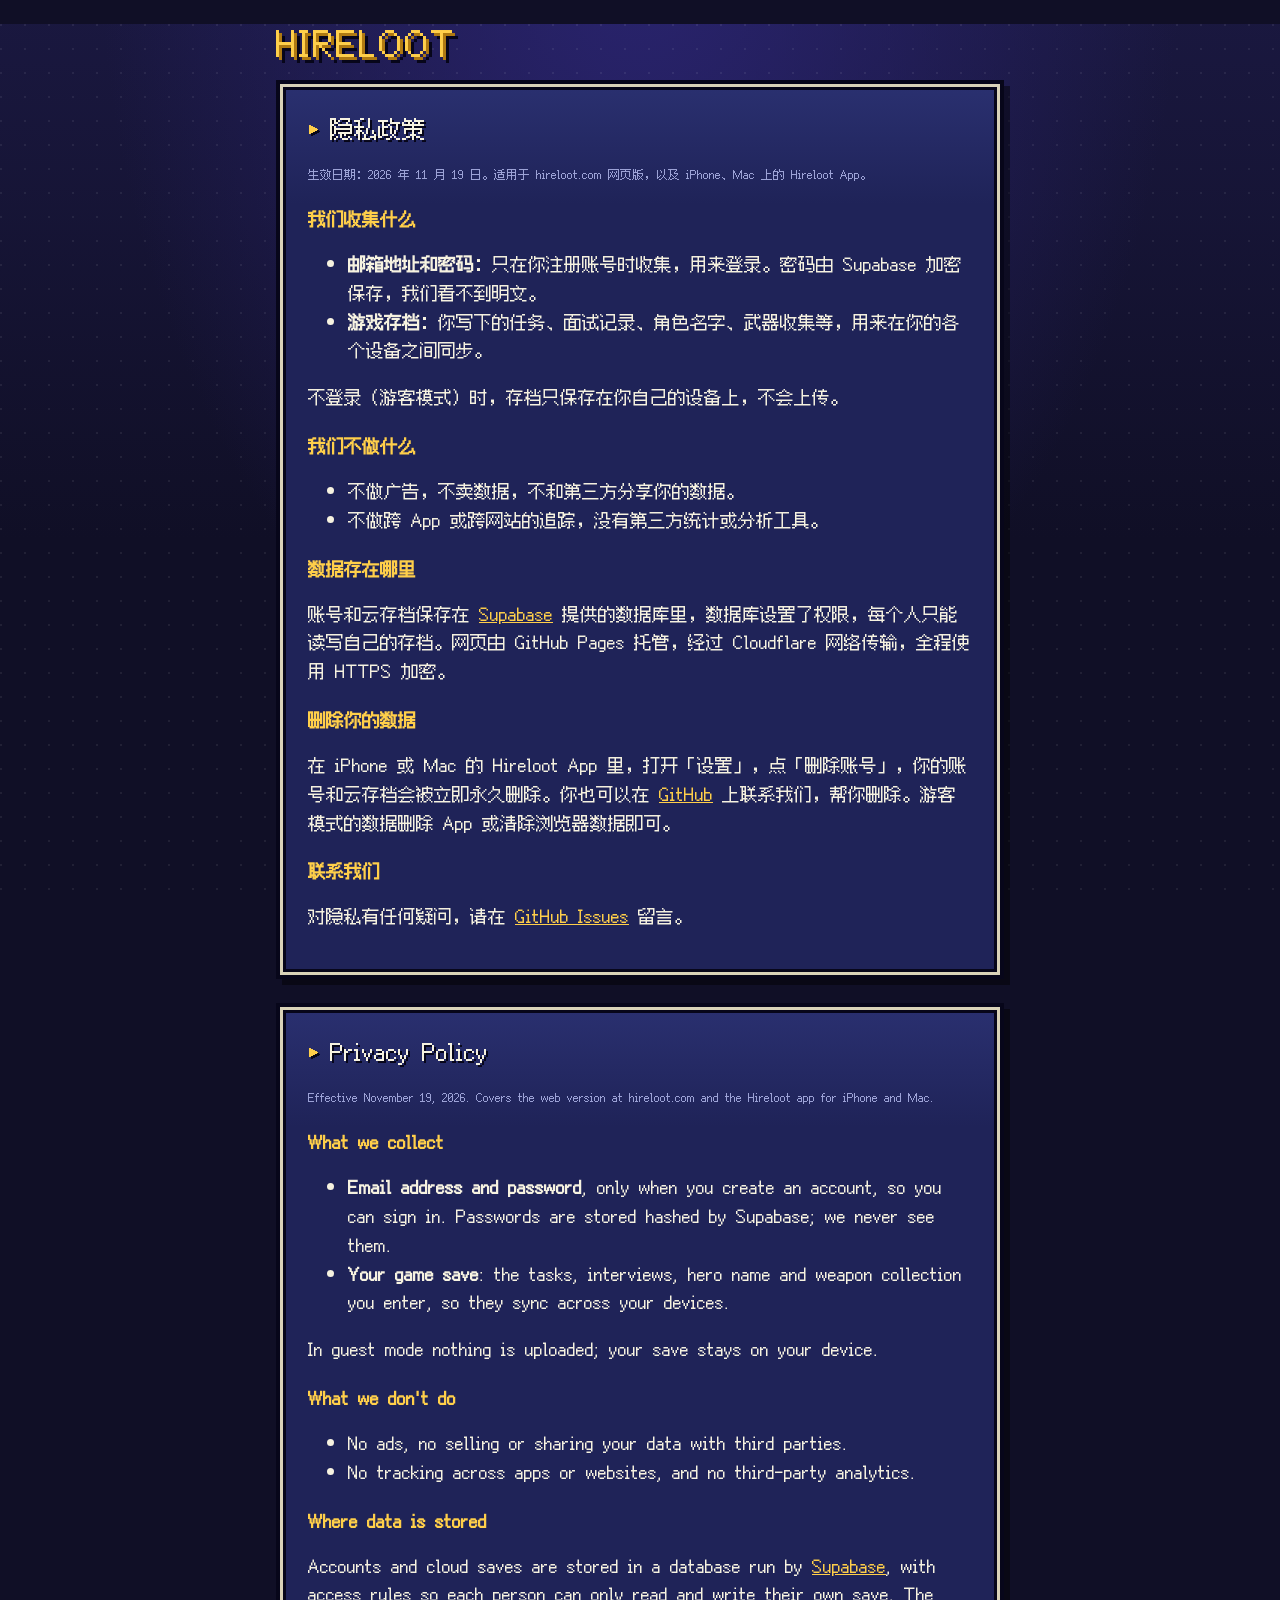
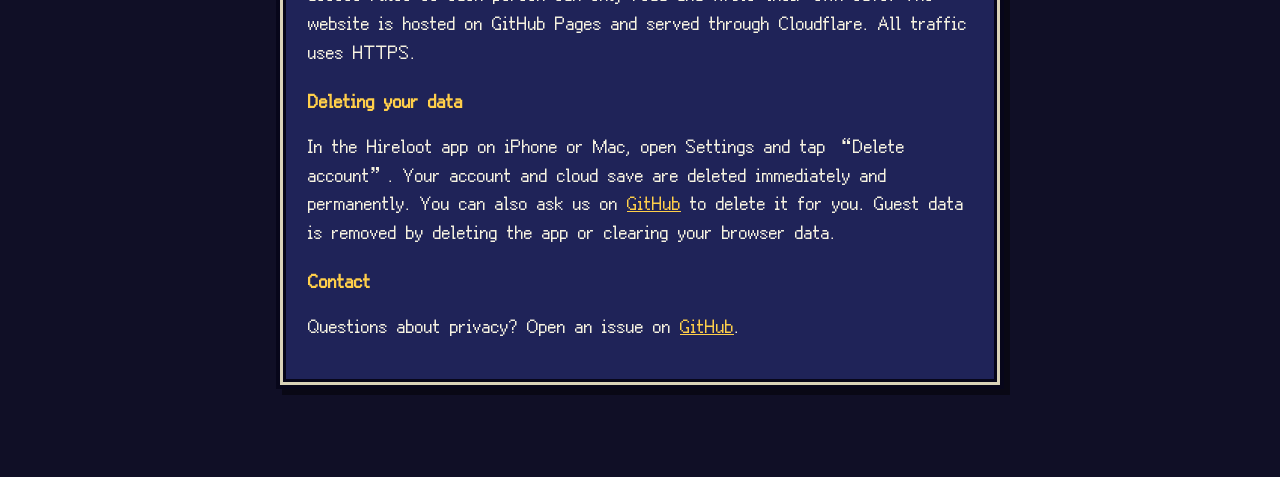
==== privacy.html @ e4a5272c "App Store prep: delete account, privacy manifest and policy, drop save import/export [screenshots] -" ====
<!doctype html>
<html lang="zh-CN">
<head>
  <meta charset="utf-8">
  <meta name="viewport" content="width=device-width, initial-scale=1">
  <title>Hireloot · 隐私政策 / Privacy Policy</title>
  <link rel="icon" href="favicon.svg?v=20261119a" type="image/svg+xml">
  <link rel="stylesheet" href="style.css?v=20261118f">
  <style>
    .policy { max-width: 760px; margin: 24px auto; padding: 0 16px 40px; }
    .policy .px { padding: 26px 28px; margin-bottom: 24px; }
    .policy h1 { font-size: 36px; color: var(--gold); text-shadow: 3px 3px 0 var(--gold-dk), 6px 6px 0 var(--edge); margin: 8px 0 20px; }
    .policy h2 { font-size: var(--l); margin: 0 0 12px; }
    .policy h3 { font-size: var(--m); color: var(--gold); margin: 20px 0 6px; }
    .policy p, .policy li { font-size: var(--m); line-height: 1.6; }
    .policy small { color: var(--muted); font-size: var(--s); }
    .policy a { color: var(--gold); }
  </style>
</head>
<body>
  <main class="policy">
    <h1><a href="./" style="color: inherit; text-decoration: none">HIRELOOT</a></h1>

    <section class="px" lang="zh-CN">
      <h2>隐私政策</h2>
      <small>生效日期：2026 年 11 月 19 日。适用于 hireloot.com 网页版，以及 iPhone、Mac 上的 Hireloot App。</small>

      <h3>我们收集什么</h3>
      <ul>
        <li><b>邮箱地址和密码</b>：只在你注册账号时收集，用来登录。密码由 Supabase 加密保存，我们看不到明文。</li>
        <li><b>游戏存档</b>：你写下的任务、面试记录、角色名字、武器收集等，用来在你的各个设备之间同步。</li>
      </ul>
      <p>不登录（游客模式）时，存档只保存在你自己的设备上，不会上传。</p>

      <h3>我们不做什么</h3>
      <ul>
        <li>不做广告，不卖数据，不和第三方分享你的数据。</li>
        <li>不做跨 App 或跨网站的追踪，没有第三方统计或分析工具。</li>
      </ul>

      <h3>数据存在哪里</h3>
      <p>账号和云存档保存在 <a href="https://supabase.com/privacy">Supabase</a> 提供的数据库里，数据库设置了权限，每个人只能读写自己的存档。网页由 GitHub Pages 托管，经过 Cloudflare 网络传输，全程使用 HTTPS 加密。</p>

      <h3>删除你的数据</h3>
      <p>在 iPhone 或 Mac 的 Hireloot App 里，打开「设置」，点「删除账号」，你的账号和云存档会被立即永久删除。你也可以在 <a href="https://github.com/xyydcoldcold/hireloot/issues">GitHub</a> 上联系我们，帮你删除。游客模式的数据删除 App 或清除浏览器数据即可。</p>

      <h3>联系我们</h3>
      <p>对隐私有任何疑问，请在 <a href="https://github.com/xyydcoldcold/hireloot/issues">GitHub Issues</a> 留言。</p>
    </section>

    <section class="px" lang="en">
      <h2>Privacy Policy</h2>
      <small>Effective November 19, 2026. Covers the web version at hireloot.com and the Hireloot app for iPhone and Mac.</small>

      <h3>What we collect</h3>
      <ul>
        <li><b>Email address and password</b>, only when you create an account, so you can sign in. Passwords are stored hashed by Supabase; we never see them.</li>
        <li><b>Your game save</b>: the tasks, interviews, hero name and weapon collection you enter, so they sync across your devices.</li>
      </ul>
      <p>In guest mode nothing is uploaded; your save stays on your device.</p>

      <h3>What we don't do</h3>
      <ul>
        <li>No ads, no selling or sharing your data with third parties.</li>
        <li>No tracking across apps or websites, and no third-party analytics.</li>
      </ul>

      <h3>Where data is stored</h3>
      <p>Accounts and cloud saves are stored in a database run by <a href="https://supabase.com/privacy">Supabase</a>, with access rules so each person can only read and write their own save. The website is hosted on GitHub Pages and served through Cloudflare. All traffic uses HTTPS.</p>

      <h3>Deleting your data</h3>
      <p>In the Hireloot app on iPhone or Mac, open Settings and tap “Delete account”. Your account and cloud save are deleted immediately and permanently. You can also ask us on <a href="https://github.com/xyydcoldcold/hireloot/issues">GitHub</a> to delete it for you. Guest data is removed by deleting the app or clearing your browser data.</p>

      <h3>Contact</h3>
      <p>Questions about privacy? Open an issue on <a href="https://github.com/xyydcoldcold/hireloot/issues">GitHub</a>.</p>
    </section>
  </main>
</body>
</html>
---- style.css ----
/* Hireloot 像素风样式
 * 字体：Fusion Pixel 12px（SIL OFL 开源授权，已打包在 fonts/ 里，离线可用）
 * 像素字体在 12 / 18 / 24 / 36px 下最清晰（Retina 屏上是整数倍）
 */
@font-face {
  font-family: "Fusion Pixel";
  src: url("fonts/fusion-pixel-12px-sc.woff2") format("woff2");
  font-display: swap;
}

:root {
  --bg: #100f26;
  --bg2: #1a1840;
  --win: #1f2358;
  --win-hi: #2a3070;
  --row: #272c68;
  --row-hi: #31377d;
  --deep: #12153a;
  --frame: #d9d2b8;
  --edge: #07061a;
  --ink: #f6f2e0;
  --muted: #9ea4d8;
  --gold: #ffcf4a;
  --gold-dk: #b07a12;
  --green: #5fd35f;
  --green-dk: #2d8a3a;
  --red: #ff6b6b;
  --font: "Fusion Pixel", "PingFang SC", "Hiragino Sans GB", "Microsoft YaHei", monospace;
  --s: 12px;  /* 小字 */
  --m: 18px;  /* 正文 */
  --l: 24px;  /* 标题 */
}
* { box-sizing: border-box; }
html { background: var(--bg); }
html, body { margin: 0; }
body {
  background:
    radial-gradient(circle at 1px 1px, rgba(255,255,255,.07) 1px, transparent 0) 0 0 / 24px 24px,
    radial-gradient(ellipse at 50% -10%, #2a2470 0%, transparent 60%),
    linear-gradient(180deg, var(--bg2), var(--bg) 60%);
  background-attachment: fixed;
  color: var(--ink);
  font-family: var(--font);
  font-size: var(--m);
  line-height: 1.5;
  min-height: 100vh;
  -webkit-font-smoothing: none;
  -moz-osx-font-smoothing: unset;
}
button, input, select { font: inherit; color: inherit; }
::selection { background: var(--gold); color: var(--edge); }
svg { image-rendering: pixelated; }

/* ============ 像素窗口 ============ */
.px {
  position: relative;
  background: linear-gradient(180deg, var(--win-hi), var(--win) 120px);
  border: 4px solid var(--edge);
  box-shadow:
    inset 0 0 0 3px var(--frame),
    inset 0 0 0 6px var(--edge),
    6px 6px 0 rgba(0, 0, 0, .45);
}

/* ============ 按钮 / 输入 ============ */
button {
  background: #48508f;
  border: 3px solid var(--edge);
  box-shadow: inset -3px -3px 0 rgba(0,0,0,.35), inset 3px 3px 0 rgba(255,255,255,.18);
  padding: 6px 14px;
  cursor: pointer;
  text-shadow: 2px 2px 0 rgba(0,0,0,.35);
}
button:hover { filter: brightness(1.12); }
button:active { transform: translate(2px, 2px); box-shadow: inset 3px 3px 0 rgba(0,0,0,.35); }
button.primary { background: var(--green-dk); }
button.primary:hover { background: #36a346; filter: none; }
input, select {
  background: var(--deep);
  border: 3px solid var(--edge);
  box-shadow: inset 3px 3px 0 rgba(0,0,0,.45);
  padding: 8px 12px;
  min-width: 0;
}
input::placeholder { color: #6a70a8; }
input[type=date] { color-scheme: dark; }
/* iOS Safari 的日期框自带一个很宽的最小宽度，会把整列表单撑出屏幕；去掉原生外观、让它跟其它输入框一样宽 */
input[type=date] { -webkit-appearance: none; appearance: none; display: block; width: 100%; max-width: 100%; min-height: 44px; text-align: left; }
input[type=date]::-webkit-date-and-time-value { text-align: left; margin: 0; }
fieldset { min-width: 0; min-inline-size: 0; }
input:focus, select:focus, button:focus-visible { outline: 3px solid var(--gold); outline-offset: 1px; }

/* ============ 顶栏 ============ */
.top {
  display: flex; flex-wrap: wrap; align-items: center; justify-content: space-between; gap: 16px;
  padding: 24px 24px 18px; max-width: 1200px; margin: 0 auto;
}
h1 {
  font-size: 36px; line-height: 1; margin: 0; color: var(--gold); letter-spacing: 2px; font-weight: normal;
  text-shadow: 3px 3px 0 var(--gold-dk), 6px 6px 0 var(--edge);
}
h1 span {
  font-size: var(--m); color: var(--ink); letter-spacing: 0; margin-left: 10px;
  text-shadow: 2px 2px 0 var(--edge); vertical-align: 4px;
}
.tabs { display: flex; gap: 8px; flex-wrap: wrap; }
.tab { display: inline-flex; align-items: center; background: #2b3070; color: var(--muted); padding: 8px 16px; }
.tab.active { background: var(--gold); color: var(--edge); text-shadow: none; }

/* ============ 布局 ============ */
.layout {
  max-width: 1200px; margin: 0 auto; padding: 0 24px 24px;
  display: grid; grid-template-columns: 320px 1fr; gap: 24px; align-items: start;
}
@media (max-width: 860px) {
  .layout { grid-template-columns: 1fr; padding: 0 16px 16px; }
  .top { padding: 18px 16px 14px; }
  h1 { font-size: 24px; }
}
.content { min-width: 0; }
.panel { padding: 20px 22px 22px; margin-bottom: 22px; }
.panel-head { display: flex; justify-content: space-between; align-items: center; gap: 10px; flex-wrap: wrap; margin-bottom: 14px; }
h2 { font-size: var(--l); font-weight: normal; margin: 0; text-shadow: 2px 2px 0 var(--edge); }
h2::before { content: "▶"; color: var(--gold); font-size: var(--s); margin-right: 10px; vertical-align: 4px; }
.pill {
  background: var(--edge); color: var(--green); padding: 4px 12px; font-size: var(--s);
  border: 2px solid #33396f;
}
.hint { color: var(--muted); font-size: var(--s); margin: 10px 0 0; min-height: 24px; display: flex; align-items: center; flex-wrap: wrap; gap: 6px; }
.empty { color: var(--muted); list-style: none; padding: 18px 4px; font-size: var(--s); text-align: center; }

/* ============ 角色卡 ============ */
.hero { padding: 22px; position: sticky; top: 16px; }
@media (max-width: 860px) { .hero { position: static; } }
.hero-top { display: flex; gap: 16px; align-items: center; margin-bottom: 16px; }
.avatar {
  position: relative; flex: none; width: 160px; height: 172px;
  display: grid; place-items: end center; padding-bottom: 14px;
  border: 3px solid var(--edge);
  overflow: hidden;
}
.avatar::before { /* 云 */
  content: ""; position: absolute; top: 18px; left: 16px; width: 24px; height: 6px;
  background: rgba(255,255,255,.55);
  box-shadow: 6px -6px 0 rgba(255,255,255,.55), 12px 0 0 rgba(255,255,255,.55),
    96px 18px 0 rgba(255,255,255,.35), 102px 12px 0 rgba(255,255,255,.35), 108px 18px 0 rgba(255,255,255,.35);
}
.avatar::after { /* 脚下的影子 */
  content: ""; position: absolute; bottom: 12px; left: 50%; width: 80px; height: 8px;
  transform: translateX(-50%); background: rgba(0,0,0,.3);
}
.avatar svg { position: relative; z-index: 1; display: block; animation: bob 1.2s steps(2) infinite; }
@keyframes bob { 50% { transform: translateY(-4px); } }

/* 头像背景随等级变：蓝天 → 翠林 → 星夜 → 紫晶 → 橙霞 → 赤焰 → 金辉（门槛同称号） */
.avatar { --sky1: #3a4a9c; --sky2: #5a74c8; --gnd1: #3e8a46; --gnd2: #2f6e38; --glow: rgba(255,255,255,.12); --deco: rgba(255,255,255,.55); --deco2: rgba(255,255,255,.35);
  background: linear-gradient(180deg, var(--sky1) 0%, var(--sky2) 58%, var(--gnd1) 58%, var(--gnd2) 100%);
  box-shadow: inset 0 0 0 2px var(--glow); }
.avatar[data-bg="1"] { --sky1: #1f5a5a; --sky2: #4fae8a; --gnd1: #2d6e38; --gnd2: #1f4a26; }
.avatar[data-bg="2"] { --sky1: #0c1440; --sky2: #2c4aa8; --gnd1: #2a3a6e; --gnd2: #1a264a; --glow: rgba(127,219,255,.35); }
.avatar[data-bg="3"] { --sky1: #2a0e5a; --sky2: #8a4ac8; --gnd1: #5a2a8a; --gnd2: #3a1a5e; --glow: rgba(199,125,255,.6); --deco: #f3d9ff; --deco2: rgba(243,217,255,.6); }
.avatar[data-bg="4"] { --sky1: #8a2a3a; --sky2: #ff9a3c; --gnd1: #a8541c; --gnd2: #6e3010; --glow: rgba(255,154,60,.7); --deco: rgba(255,240,200,.75); --deco2: rgba(255,224,160,.5); }
.avatar[data-bg="5"] { --sky1: #2a0610; --sky2: #b0203a; --gnd1: #3a1014; --gnd2: #1a0608; --glow: rgba(255,74,58,.75); --deco: #ffcf4a; --deco2: #ff7a3c; }
.avatar[data-bg="6"] { --sky1: #6e4a08; --sky2: #ffd86a; --gnd1: #c58b3a; --gnd2: #8a5a1e; --glow: rgba(255,226,122,.9); --deco: #ffffff; --deco2: #fff4c2; }
/* 星夜 / 紫晶 / 金辉：云换成星星；赤焰：飘火星 */
.avatar[data-bg="2"]::before, .avatar[data-bg="3"]::before, .avatar[data-bg="5"]::before, .avatar[data-bg="6"]::before {
  top: 14px; left: 14px; width: 3px; height: 3px; background: var(--deco);
  box-shadow: 22px 12px 0 var(--deco2), 40px 2px 0 var(--deco), 70px 22px 0 var(--deco2), 96px 6px 0 var(--deco),
    118px 26px 0 var(--deco2), 128px 0 0 var(--deco), 8px 40px 0 var(--deco2), 112px 50px 0 var(--deco2), 56px 44px 0 var(--deco2);
  animation: twinkle 1.6s steps(2) infinite;
}
.avatar[data-bg="5"]::before { top: auto; bottom: 40px; animation: embers 2.4s steps(6) infinite; }
.avatar[data-bg="6"] { border-color: var(--gold-dk); }
@keyframes twinkle { 50% { opacity: .45; } }
@keyframes embers { from { transform: translateY(0); opacity: 1; } to { transform: translateY(-60px); opacity: .2; } }
/* SR / SSR 武器的闪光 */
.avatar .spark { animation: twinkle 1s steps(2) infinite; }
.avatar .spark.s1 { animation-delay: -.5s; }
.lv { font-size: 36px; line-height: 1; color: var(--gold); text-shadow: 3px 3px 0 var(--gold-dk), 5px 5px 0 var(--edge); }
.bar-label { display: flex; justify-content: space-between; font-size: var(--s); color: var(--muted); margin-bottom: 4px; }
.bar { height: 20px; border: 3px solid var(--edge); background: #0a0a20; box-shadow: inset 0 3px 0 rgba(0,0,0,.4); }
.bar > i {
  display: block; height: 100%; transition: width .4s steps(8);
  background:
    linear-gradient(180deg, rgba(255,255,255,.35) 0 3px, transparent 3px),
    repeating-linear-gradient(90deg, var(--green) 0 9px, #3fae3f 9px 12px);
}
.stats { list-style: none; padding: 0; margin: 18px 0 14px; display: grid; grid-template-columns: 1fr 1fr; gap: 8px; }
.stats li {
  display: flex; justify-content: space-between; align-items: center;
  background: var(--deep); padding: 6px 10px; border: 2px solid var(--edge); font-size: var(--s);
}
.stats b { font-weight: normal; display: flex; align-items: center; }
.stats span { font-size: var(--m); color: var(--ink); }
.equip { display: grid; grid-template-columns: 1fr 1fr; gap: 8px; margin-top: 8px; }
.equip div { background: var(--deep); border: 2px solid var(--edge); padding: 6px 10px; font-size: var(--s); }
.equip small { display: block; color: var(--muted); font-size: var(--s); }

/* ============ 添加任务 ============ */
.add-form { display: grid; grid-template-columns: minmax(0, 1fr) auto auto; gap: 10px; }
.add-form > * { min-width: 0; }
@media (max-width: 600px) { .add-form { grid-template-columns: minmax(0, 1fr) auto; } .add-form input { grid-column: 1 / -1; } }

/* ============ 任务列表 ============ */
.tasks { list-style: none; padding: 0; margin: 16px 0 0; display: flex; flex-direction: column; gap: 10px; }
.task {
  display: flex; align-items: center; gap: 14px;
  background: var(--row); border: 3px solid var(--edge);
  box-shadow: inset 6px 0 0 var(--c), inset 0 3px 0 rgba(255,255,255,.07);
  padding: 10px 10px 10px 20px;
}
.task:hover { background: var(--row-hi); }
.task-main { flex: 1; min-width: 0; }
.task-title { word-break: break-word; }
.task.done { background: #1d2152; }
.task.done .task-title { text-decoration: line-through; text-decoration-thickness: 2px; color: var(--muted); }
.task-meta { display: flex; flex-wrap: wrap; gap: 8px; align-items: center; margin-top: 6px; font-size: var(--s); }
.chk {
  width: 32px; height: 32px; padding: 0; flex: none; background: var(--deep);
  color: var(--gold); font-size: var(--m); line-height: 1; text-shadow: none;
  box-shadow: inset 3px 3px 0 rgba(0,0,0,.45);
}
.chk:hover { background: #20255a; }
.task.done .chk { background: var(--green-dk); color: #fff; box-shadow: inset -3px -3px 0 rgba(0,0,0,.3); }
.late { background: #7a2e3e; color: #ffd6dc; padding: 1px 8px; border: 2px solid var(--edge); }
.reward { color: var(--gold); }
.reward i { color: var(--muted); font-style: normal; }
.del {
  background: transparent; border-color: transparent; box-shadow: none; color: #6a70a8;
  padding: 4px 10px; text-shadow: none;
}
.del:hover { color: var(--red); filter: none; }

details > summary { cursor: pointer; list-style: none; font-size: var(--m); }
details > summary::-webkit-details-marker { display: none; }
details > summary::before { content: "▶"; display: inline-block; margin-right: 10px; color: var(--gold); font-size: var(--s); transition: transform .15s steps(2); }
details[open] > summary::before { transform: rotate(90deg); }
.done-panel .task { opacity: .85; }
/* 打开下拉框的那一行要浮到其它任务上面（opacity 会单独建层叠上下文，菜单会被后面的任务盖住） */
.task.menu-open, .task:has(.picker.open) { position: relative; z-index: 41; opacity: 1; }

/* ============ Boss ============ */
.boss-form { display: grid; grid-template-columns: repeat(3, minmax(0, 1fr)); gap: 14px; }
.boss-form > * { min-width: 0; }
.boss-form > label > input { width: 100%; }
.boss-form label, .boss-form .field { display: flex; flex-direction: column; gap: 6px; font-size: var(--s); color: var(--muted); }
.boss-form label input, .boss-form .field .picker-btn { color: var(--ink); font-size: var(--m); }
.boss-form .wide { grid-column: 1 / -1; }
.field .picker { display: block; }
.result {
  grid-column: 1 / -1; border: 3px solid var(--edge); background: var(--deep);
  display: flex; gap: 24px; flex-wrap: wrap; padding: 8px 14px 12px; margin: 0;
}
.result legend { color: var(--muted); font-size: var(--s); padding: 0 6px; background: var(--edge); }
.result label { flex-direction: row; align-items: center; gap: 2px; color: var(--ink); font-size: var(--m); cursor: pointer; }
.result input { accent-color: var(--gold); width: 18px; height: 18px; }
@media (max-width: 680px) { .boss-form { grid-template-columns: minmax(0, 1fr); } }
.boss-list { list-style: none; padding: 0; margin: 0; display: flex; flex-direction: column; gap: 16px; }
.boss { display: flex; gap: 18px; padding: 18px 20px; align-items: flex-start; }
.boss-sprite {
  background: linear-gradient(180deg, #2a1640, #4a1f3a); border: 3px solid var(--edge); padding: 8px; flex: none;
}
.boss.pass .boss-sprite { background: linear-gradient(180deg, #1d2a3a, #2a3a3a); }
.boss.pass .boss-sprite svg { opacity: .6; }
.boss-sprite svg { display: block; }
.boss.pending .boss-sprite svg { animation: shake .6s steps(2) infinite; }
@keyframes shake { 50% { transform: translateX(2px); } }
.boss-main { flex: 1; min-width: 0; }
.boss-name { font-size: var(--l); line-height: 1.3; text-shadow: 2px 2px 0 var(--edge); }
.boss-name small { color: var(--muted); font-size: var(--s); text-shadow: none; }
.boss-meta { font-size: var(--s); color: var(--muted); margin-top: 4px; }
.boss-note { margin-top: 8px; background: var(--deep); border: 2px solid var(--edge); padding: 6px 10px; font-size: var(--s); }
.boss-actions { display: flex; gap: 8px; margin-top: 10px; flex-wrap: wrap; }
.boss-actions button { font-size: var(--s); }
.win { color: var(--green); } .lose { color: var(--red); } .wait { color: var(--gold); }

/* ============ 冒险日志 ============ */
.summary { display: grid; grid-template-columns: repeat(6, 1fr); gap: 10px; }
@media (max-width: 760px) { .summary { grid-template-columns: repeat(3, 1fr); } }
.sum-cell {
  background: var(--deep); border: 3px solid var(--edge); box-shadow: inset 0 4px 0 var(--c);
  padding: 12px 6px 8px; text-align: center;
}
.sum-cell b { display: block; font-size: var(--l); font-weight: normal; margin-bottom: 4px; }
.sum-cell small { color: var(--muted); font-size: var(--s); display: inline-flex; align-items: center; }
.day { padding: 16px 20px; margin-bottom: 16px; }
.day .tasks { margin-top: 14px; }

/* ============ 页脚 ============ */
.foot {
  max-width: 1200px; margin: 0 auto; padding: 4px 24px 40px;
  display: flex; gap: 10px; align-items: center; flex-wrap: wrap; color: var(--muted); font-size: var(--s);
}
.foot span { flex: 1; min-width: 200px; }
.foot button { font-size: var(--s); }

/* ============ 动效 ============ */
.float {
  position: absolute; transform: translateX(-50%); pointer-events: none; z-index: 50;
  color: var(--gold); text-shadow: 2px 2px 0 var(--edge), -2px -2px 0 var(--edge), 2px -2px 0 var(--edge), -2px 2px 0 var(--edge);
  white-space: nowrap; animation: floatUp 1.2s steps(12) forwards;
}
@keyframes floatUp { from { opacity: 1; margin-top: 0; } to { opacity: 0; margin-top: -64px; } }
.levelup {
  position: fixed; left: 50%; top: 40%; transform: translate(-50%, -50%) scale(0);
  background: var(--win); border: 4px solid var(--edge);
  box-shadow: inset 0 0 0 3px var(--gold), inset 0 0 0 6px var(--edge), 8px 8px 0 rgba(0,0,0,.5);
  padding: 26px 40px; text-align: center; z-index: 100; pointer-events: none; opacity: 0;
}
.levelup div { font-size: 36px; color: var(--gold); text-shadow: 3px 3px 0 var(--gold-dk), 6px 6px 0 var(--edge); }
.levelup small { display: block; margin-top: 12px; font-size: var(--m); }
.levelup.show { animation: lvl 2.2s steps(10) forwards; }
@keyframes lvl {
  0% { opacity: 1; transform: translate(-50%, -50%) scale(.3); }
  15%, 80% { opacity: 1; transform: translate(-50%, -50%) scale(1); }
  100% { opacity: 0; transform: translate(-50%, -50%) scale(1); }
}
@media (prefers-reduced-motion: reduce) {
  .avatar svg, .boss.pending .boss-sprite svg, .avatar::before, .avatar .spark { animation: none; }
}

/* ============ 像素图标 ============ */
.ico { display: inline-flex; margin-right: 8px; flex: none; }
.ico svg { display: block; }

/* ============ 像素下拉框 ============ */
.picker { position: relative; display: inline-block; }
.picker-btn {
  display: flex; align-items: center; width: 100%; height: 100%;
  background: var(--deep); box-shadow: inset 3px 3px 0 rgba(0,0,0,.45);
  padding: 8px 12px; text-align: left; white-space: nowrap; text-shadow: none;
}
.picker-btn > span:not(.ico):not(.caret) { flex: 1; }
.caret { font-size: var(--s); margin-left: 12px; color: var(--gold); }
.picker-btn:active { transform: none; }
.picker.open .picker-btn { outline: 3px solid var(--gold); outline-offset: 1px; }
.picker-menu {
  position: absolute; left: 0; top: calc(100% + 6px); z-index: 40; min-width: 100%;
  list-style: none; margin: 0; padding: 10px 8px;
  background: var(--win); border: 4px solid var(--edge);
  box-shadow: inset 0 0 0 3px var(--frame), inset 0 0 0 5px var(--edge), 6px 6px 0 rgba(0,0,0,.5);
}
.picker.up .picker-menu { top: auto; bottom: calc(100% + 6px); }
.picker-menu li + li { margin-top: 2px; }
.picker-menu button {
  display: flex; align-items: center; width: 100%; white-space: nowrap; text-align: left; font-size: var(--m);
  background: transparent; border: 2px solid transparent; box-shadow: none; padding: 6px 12px 6px 28px; position: relative;
  text-shadow: none;
}
.picker-menu button:hover, .picker-menu button:focus-visible { background: var(--row-hi); outline: none; filter: none; }
.picker-menu button:hover::before, .picker-menu button:focus-visible::before {
  content: "▶"; position: absolute; left: 8px; color: var(--gold); font-size: var(--s);
}
.picker-menu button[aria-selected=true] { color: var(--gold); }
.picker-menu button[aria-selected=true]::after { content: "✔"; margin-left: auto; padding-left: 16px; font-size: var(--s); }
#add-cat { min-width: 168px; }

/* 任务行里的分类标签 */
.picker.tag .picker-btn {
  background: var(--c); color: var(--edge); font-size: var(--s); padding: 2px 8px;
  border-width: 2px; box-shadow: inset -2px -2px 0 rgba(0,0,0,.25), inset 2px 2px 0 rgba(255,255,255,.3);
}
.picker.tag .caret { color: rgba(0,0,0,.55); margin-left: 8px; }
.picker.tag .ico { margin-right: 6px; }
.picker.tag .picker-menu button { font-size: var(--s); }

.chip {
  display: inline-flex; align-items: center; padding: 2px 10px; font-size: var(--s);
  background: #2b3070; border-width: 2px; color: var(--ink); text-shadow: none;
}
.chip:hover { background: #3a4190; filter: none; }

/* 手机 */
@media (max-width: 600px) {
  .panel { padding: 16px 14px 16px; }
  .task { gap: 10px; padding: 8px 6px 8px 16px; }
  .del { padding: 4px 6px; }
  .hero { padding: 16px; }
  .avatar { width: 140px; }
  .avatar svg { width: 133px; height: auto; } /* 手上拿武器后画布变宽，手机上按 7px 一格缩一点，免得武器被裁掉 */
}

/* ============ 设置 ============ */
.top-right { display: flex; align-items: center; gap: 12px; flex-wrap: wrap; }
.gear {
  width: 48px; height: 44px; padding: 0; display: grid; place-items: center; background: #2b3070;
}
.gear .ico { margin: 0; }
.gear:hover .ico { animation: spin 1s steps(4) infinite; }
@keyframes spin { to { transform: rotate(90deg); } }
.modal {
  position: fixed; inset: 0; z-index: 200; display: grid; place-items: center; padding: 16px;
  background: rgba(7, 6, 26, .7);
}
.modal[hidden] { display: none; }
.modal-win { width: min(440px, 100%); padding: 22px 24px 26px; }
.modal-win .panel-head { margin-bottom: 18px; }
.set-row { display: flex; align-items: center; justify-content: space-between; gap: 14px; flex-wrap: wrap; padding: 12px 0; border-top: 2px dashed #3a4190; }
.set-label { color: var(--muted); }
.seg { display: flex; gap: 8px; flex-wrap: wrap; }
.seg button { font-size: var(--s); padding: 6px 14px; }
.lang-btn.active, .sfx-btn.active { background: var(--gold); color: var(--edge); text-shadow: none; }
.hint:empty { display: none; }
@media (prefers-reduced-motion: reduce) { .gear:hover .ico { animation: none; } }

/* 等级 + 称号缎带 */
.lv-box { flex: 1; min-width: 0; text-align: center; }
.lv-box small { display: block; font-size: var(--s); color: var(--muted); letter-spacing: 3px; margin-bottom: 6px; }
.lv-box .lv { font-size: 36px; }
/* 角色名字：点一下就能改 */
.hero-name, .hero-name-input {
  display: flex; align-items: center; justify-content: center; gap: 6px;
  width: 100%; height: 40px; margin: -4px 0 12px; padding: 0 10px;
  font-size: var(--l); line-height: 1; text-align: center;
}
.hero-name {
  background: none; border: 0; box-shadow: none; color: var(--ink); text-shadow: 2px 2px 0 var(--edge);
  border-bottom: 2px dashed transparent;
}
.hero-name .nm { min-width: 0; overflow: hidden; text-overflow: ellipsis; white-space: nowrap; }
.hero-name .ico { flex: none; opacity: .55; }
.hero-name:hover { filter: none; border-bottom-color: #3a4190; }
.hero-name:hover .ico, .hero-name:focus-visible .ico { opacity: 1; }
.hero-name:active { transform: none; box-shadow: none; }
.hero-name.unnamed, .hero-name.tight { font-size: var(--m); }
.hero-name.unnamed { color: var(--muted); }
.hero-name-input { display: block; color: var(--ink); background: var(--deep); }
.title {
  position: relative; margin: 0 0 18px; padding: 6px 30px 8px; text-align: center;
  font-size: var(--m); line-height: 1.3; color: var(--edge);
  background: var(--gold);
  box-shadow: inset 0 3px 0 #ffe79a, inset 0 -4px 0 var(--gold-dk);
  clip-path: polygon(0 0, 100% 0, calc(100% - 14px) 50%, 100% 100%, 0 100%, 14px 50%);
}
.title { white-space: nowrap; overflow: hidden; padding-left: 22px; padding-right: 22px; }
.title span { display: inline-flex; align-items: center; }
.title span::before, .title span::after { content: "✦"; font-size: var(--s); color: var(--gold-dk); margin: 0 8px; }
.title.tight { font-size: var(--s); padding-top: 9px; padding-bottom: 11px; }
.title.tight span::before, .title.tight span::after { margin: 0 5px; }

/* =====================================================================
 * 卡包 & 武器库
 * ===================================================================== */
.stats em.bonus { font-style: normal; color: var(--gold); font-size: var(--s); margin-left: 4px; }
.hero-weapon { box-shadow: inset 3px 0 0 var(--rc); }
.hero-weapon { min-width: 0; }
.hero-weapon small { display: flex; justify-content: space-between; align-items: center; gap: 6px; }
.hero-weapon i { font-style: normal; color: var(--gold); letter-spacing: -1px; }
.hero-weapon .nm { display: block; overflow-wrap: anywhere; }
.equip > div { min-width: 0; }
.lvl-packs { display: flex !important; align-items: center; justify-content: center; color: #e6c4ff; }
body.no-scroll { overflow: hidden; }

/* 角色卡上的「开卡包」按钮：一闪一闪 */
.pack-btn {
  width: 100%; margin-top: 12px; display: flex; align-items: center; justify-content: center;
  background: #6a2fa0; color: #fff; animation: packPulse 1.2s steps(2) infinite;
}
.pack-btn:hover { background: #7f3ac0; filter: none; }
@keyframes packPulse { 50% { box-shadow: inset -3px -3px 0 rgba(0,0,0,.35), inset 3px 3px 0 rgba(255,255,255,.18), 0 0 0 3px var(--gold); } }

/* ---------- 卡牌 ---------- */
.card {
  --cw: 200px; --mx: 50%; --my: 50%; --rx: 0deg; --ry: 0deg;
  position: relative; width: var(--cw); aspect-ratio: 5 / 7; perspective: 900px;
  container-type: inline-size; user-select: none;
}
.card-inner {
  position: absolute; inset: 0; transform-style: preserve-3d;
  transform: rotateX(var(--rx)) rotateY(calc(var(--ry) + 180deg));
  transition: transform .5s steps(6);
}
.card.flipped .card-inner { transform: rotateX(var(--rx)) rotateY(var(--ry)); }
.card.tilting .card-inner { transition: transform .08s linear; }
.card-back, .card-front {
  position: absolute; inset: 0; backface-visibility: hidden; -webkit-backface-visibility: hidden; overflow: hidden;
  border: 4px solid var(--edge);
}
.card-back {
  transform: rotateY(180deg);
  display: flex; flex-direction: column; align-items: center; justify-content: center; gap: 10px;
  background:
    repeating-linear-gradient(45deg, rgba(255,255,255,.06) 0 6px, transparent 6px 12px),
    linear-gradient(180deg, #2a3070, #12153a);
  box-shadow: inset 0 0 0 3px var(--frame), inset 0 0 0 7px var(--edge), inset 0 0 0 10px #3a4190;
}
.back-logo { font-size: var(--s); color: var(--gold); letter-spacing: 2px; text-shadow: 2px 2px 0 var(--edge); }
.card-front {
  display: flex; flex-direction: column; padding: 10px 10px 8px;
  background: linear-gradient(180deg, #2a3070, #171b48);
  box-shadow: inset 0 0 0 3px var(--rc), inset 0 0 0 6px var(--edge);
}
.card-top { display: flex; justify-content: space-between; align-items: center; font-size: var(--s); padding: 2px 2px 4px; }
.rar {
  background: var(--rc); color: var(--edge); padding: 0 6px; line-height: 18px; border: 2px solid var(--edge);
}
.atk { color: var(--ink); text-shadow: 2px 2px 0 var(--edge); }
.card-art {
  position: relative; flex: 1; min-height: 0; display: grid; place-items: center; overflow: hidden;
  border: 3px solid var(--edge); background: radial-gradient(circle, #3a4190 0 30%, #1f2358 30% 55%, #12153a 55%);
}
.card-art svg { position: relative; height: 86%; width: auto; filter: drop-shadow(3px 3px 0 rgba(0,0,0,.45)); }
.card.mini .card-art svg { height: 80%; }
/* 卡面背后的放射光（硬色阶，转起来是一格一格的） */
.rays {
  position: absolute; inset: -40%;
  background: repeating-conic-gradient(from 0deg, color-mix(in srgb, var(--rc) 35%, transparent) 0 10deg, transparent 10deg 20deg);
  animation: spinRays 8s steps(24) infinite; opacity: .7;
}
.r-N .rays { opacity: .25; animation: none; }
@keyframes spinRays { to { transform: rotate(360deg); } }
.card-name {
  margin: 6px -2px 0; padding: 2px 6px; text-align: center; font-size: var(--m); line-height: 1.3;
  background: var(--edge); color: var(--ink); white-space: nowrap; overflow: hidden; text-overflow: ellipsis;
}
.card-name.long { font-size: var(--s); line-height: 27px; }
.r-SSR .card-name { background: var(--gold); color: var(--edge); box-shadow: inset 0 3px 0 #ffe79a, inset 0 -3px 0 var(--gold-dk); }
.card-stars { text-align: center; font-size: var(--s); line-height: 18px; margin-top: 4px; letter-spacing: 1px; }
.card-stars i { font-style: normal; color: #3a3f7a; }
.card-stars i.on { color: var(--gold); text-shadow: 1px 1px 0 var(--edge); }
.rar-name { color: var(--rc); }
.card-desc { font-size: var(--s); line-height: 1.5; color: var(--muted); text-align: center; min-height: 36px; margin-top: 2px; }
@container (max-width: 170px) {
  .card-desc { display: none; }
  .card-name { font-size: var(--s); }
  .card-front { padding: 8px 8px 6px; }
}
.card.locked .card-art { background: radial-gradient(circle, #232858 0 40%, #161a42 40%); }
.card.locked .card-name { color: var(--muted); letter-spacing: 3px; }
.card.locked .card-front { box-shadow: inset 0 0 0 3px color-mix(in srgb, var(--rc) 45%, #12153a), inset 0 0 0 6px var(--edge); }
.card.locked .rays { display: none; }

/* 镭射层：彩虹硬色阶 + color-dodge，跟着 --mx/--my 移动；没碰到时自己慢慢扫 */
.holo, .glare, .sparkles { position: absolute; inset: 0; pointer-events: none; }
.holo {
  opacity: 0; mix-blend-mode: color-dodge;
  background:
    repeating-linear-gradient(0deg, rgba(0,0,0,.35) 0 2px, transparent 2px 4px),
    repeating-linear-gradient(115deg,
      #ff5f6d 0 6%, #ffc371 6% 12%, #f9f871 12% 18%, #5ef38c 18% 24%,
      #47c6ff 24% 30%, #8a7dff 30% 36%, #ff6bd6 36% 42%);
  background-size: 100% 100%, 300% 300%;
  background-position: 0 0, var(--mx) var(--my);
  animation: holoIdle 3.2s steps(16) infinite alternate;
}
.card.tilting .holo { animation: none; }
@keyframes holoIdle { from { background-position: 0 0, 0% 0%; } to { background-position: 0 0, 100% 100%; } }
.glare {
  opacity: 0; mix-blend-mode: overlay;
  background: radial-gradient(circle at var(--mx) var(--my), rgba(255,255,255,.75) 0 12%, rgba(255,255,255,.25) 12% 30%, transparent 30%);
}
.card.tilting .glare { opacity: 1; }
/* 稀有卡：一道白光扫过 */
.r-R .holo {
  opacity: .9; mix-blend-mode: overlay; background-size: 300% 100%;
  background-image: linear-gradient(110deg, transparent 0 40%, rgba(255,255,255,.55) 40% 46%, transparent 46% 52%, rgba(255,255,255,.35) 52% 55%, transparent 55%);
  animation: sheen 3s steps(20) infinite;
}
@keyframes sheen { from { background-position: 100% 0; } to { background-position: 0 0; } }
.r-SR .holo { opacity: .32; }
.r-SSR .holo { opacity: .45; }
.r-SSR .card-front { box-shadow: inset 0 0 0 3px var(--gold), inset 0 0 0 5px var(--gold-dk), inset 0 0 0 8px var(--edge); }
.card.locked .holo, .card.locked .glare, .card.locked .sparkles { display: none; }
/* 传说卡：像素星星闪烁 */
.sparkles i {
  position: absolute; width: 4px; height: 4px; background: #fff;
  box-shadow: 4px 0 0 #fff, -4px 0 0 #fff, 0 4px 0 #fff, 0 -4px 0 #fff;
  animation: twinkle 1.6s steps(2) infinite;
}
.sparkles i:nth-child(1) { left: 18%; top: 22%; }
.sparkles i:nth-child(2) { left: 78%; top: 30%; animation-delay: .4s; }
.sparkles i:nth-child(3) { left: 30%; top: 58%; animation-delay: .8s; }
.sparkles i:nth-child(4) { left: 70%; top: 66%; animation-delay: 1.2s; }
.sparkles i:nth-child(5) { left: 50%; top: 12%; animation-delay: .6s; }
@keyframes twinkle { 0%, 100% { opacity: 0; } 50% { opacity: 1; } }

/* ---------- 开包舞台 ---------- */
.stage {
  position: fixed; inset: 0; z-index: 300; display: grid; place-items: center; padding: 16px; overflow: auto;
  background:
    radial-gradient(circle at 1px 1px, rgba(255,255,255,.12) 1px, transparent 0) 0 0 / 16px 16px,
    radial-gradient(ellipse at 50% 45%, #2a2470 0%, rgba(7,6,26,.96) 65%);
}
.stage[hidden] { display: none; }
.stage-win { position: relative; width: min(760px, 100%); text-align: center; }
.stage-title { margin-bottom: 18px; }
.stage-title b {
  display: block; font-weight: normal; font-size: 36px; line-height: 1.1; color: var(--gold);
  text-shadow: 3px 3px 0 var(--gold-dk), 6px 6px 0 var(--edge); margin-bottom: 8px;
}
.stage-title span { font-size: var(--m); color: var(--ink); text-shadow: 2px 2px 0 var(--edge); }
.slots { display: flex; justify-content: center; gap: clamp(10px, 3vw, 28px); }
.slot {
  --cw: clamp(96px, 27vw, 200px);
  position: relative; width: var(--cw); aspect-ratio: 5 / 7;
}
.slot .card { --cw: 100%; position: absolute; inset: 0; width: 100%; }
.stage-hint { margin-top: 18px; color: var(--muted); font-size: var(--s); animation: blink 1s steps(2) infinite; }
@keyframes blink { 50% { opacity: .35; } }
.stage-actions { display: flex; gap: 12px; justify-content: center; flex-wrap: wrap; margin-top: 14px; min-height: 48px; }
.stage-actions button { min-width: 140px; }

/* 卡包本体 */
.pack {
  position: absolute; inset: 0; padding: 0; border: 0; background: transparent; box-shadow: none; text-shadow: none;
  cursor: pointer; animation: packFloat 1.6s steps(2) infinite;
}
.pack:hover { filter: brightness(1.15); }
.pack:active { transform: none; box-shadow: none; }
.pack:focus-visible { outline: 3px solid var(--gold); outline-offset: 4px; }
@keyframes packFloat { 50% { translate: 0 -4px; } }
.pack-top, .pack-body {
  position: absolute; left: 0; right: 0; display: block; border: 4px solid var(--edge);
  background:
    repeating-linear-gradient(90deg, rgba(255,255,255,.08) 0 4px, transparent 4px 8px),
    linear-gradient(160deg, #8a3ad0 0%, #4a2a9a 35%, #2a3a9a 60%, #6a2fa0 100%);
}
.pack-top { top: 0; height: 18%; border-bottom: 0; }
.pack-body {
  top: 18%; bottom: 0; border-top: 2px dashed rgba(255,255,255,.35);
  display: flex; flex-direction: column; align-items: center; justify-content: center; gap: 8px;
  box-shadow: inset 0 0 0 3px rgba(255,207,74,.55);
}
.crimp {
  position: absolute; left: 0; right: 0; height: 12px; top: 0;
  background: repeating-linear-gradient(90deg, #d9d2b8 0 4px, #8a8470 4px 8px);
  border-bottom: 3px solid var(--edge);
}
.pack-body .crimp { top: auto; bottom: 0; border-bottom: 0; border-top: 3px solid var(--edge); }
.pack-logo { font-size: var(--s); color: var(--gold); letter-spacing: 2px; text-shadow: 2px 2px 0 var(--edge); }
.pack-sub { font-size: var(--s); color: #e6c4ff; letter-spacing: 1px; text-shadow: 2px 2px 0 var(--edge); }
.pack-emblem { padding: 8px; background: rgba(7,6,26,.45); border: 3px solid var(--edge); }
/* 包装上的镭射反光 */
.pack-foil {
  position: absolute; inset: 0; pointer-events: none; mix-blend-mode: color-dodge; opacity: .55;
  background: linear-gradient(110deg, transparent 0 35%, #ff6bd6 35% 40%, #f9f871 40% 45%, #47c6ff 45% 50%, transparent 50%);
  background-size: 300% 100%; animation: sheen 2.4s steps(18) infinite;
}
/* 拖动撕包：--p 是撕开进度（0~1），左半截包顶跟着翘起来，缝里漏出稀有度颜色的光 */
@property --p { syntax: '<number>'; inherits: true; initial-value: 0; }
.pack { --p: 0; touch-action: none; cursor: grab; }
.pack.grab { cursor: grabbing; }
.pack.dragging, .pack.grab { animation: none; }
.pack.dragging { filter: drop-shadow(0 0 calc(var(--p) * 14px) var(--rc, #fff4c2)) brightness(calc(1 + var(--p) * .25)); }
.pack.snap { transition: --p .25s steps(4); }
.pack-top.t-l {
  z-index: 2; filter: brightness(1.12);
  clip-path: inset(-20px calc((1 - var(--p)) * 100%) 0 -20px);
  transform-origin: calc(var(--p) * 100%) 100%;
  transform: translateY(calc(var(--p) * -10px)) rotate(calc(var(--p) * 9deg));
}
.pack-top.t-r { clip-path: inset(0 0 0 calc(var(--p) * 100%)); }
.tear-line {
  position: absolute; left: 0; top: calc(18% - 3px); height: 6px; z-index: 1; pointer-events: none;
  width: calc(var(--p) * 100%); opacity: calc(var(--p) * 12);
  background: var(--rc, #fff4c2);
  box-shadow: 0 0 6px var(--rc, #fff4c2), 0 0 16px var(--rc, #fff4c2), 0 -8px 24px var(--rc, #fff4c2);
}
.tear-guide {
  position: absolute; left: 0; right: 0; top: 18%; z-index: 3; pointer-events: none;
  border-top: 3px dashed rgba(255,244,194,.85); padding-top: 4px;
  font-size: var(--s); color: #fff4c2; text-shadow: 2px 2px 0 var(--edge); letter-spacing: 1px;
  opacity: calc(1 - var(--p) * 8); animation: blink 1s steps(2) infinite;
}
.scrap {
  position: absolute; top: 18%; width: 6px; height: 6px; z-index: 3; pointer-events: none;
  background: #d9d2b8; box-shadow: 2px 2px 0 var(--edge);
  animation: scrapFall .7s steps(7) forwards;
}
.scrap:nth-child(odd) { background: #c77dff; }
@keyframes scrapFall { to { transform: translate(var(--dx), 72px) rotate(90deg); opacity: 0; } }
.bits.paper { top: 18%; }
/* 卡牌背面朝上蓄力：抖动 + 漏光（光的颜色就是稀有度的提示） */
.card.rising.charging { animation: rise .42s steps(6) both, packShake .12s steps(2) .42s infinite; }
.slot.r-SSR .card.rising.charging { animation: rise .42s steps(6) both, packShake .07s steps(2) .42s infinite; }
.card.charging .card-back { animation: leak 1.2s steps(6) forwards; }
.slot.r-N .card.charging .card-back { animation-name: leakSoft; }
@keyframes packShake { 0% { translate: -3px 0; rotate: -1deg; } 50% { translate: 3px -2px; rotate: 1deg; } 100% { translate: -2px 1px; } }
@keyframes leak {
  from { filter: none; }
  to { filter: drop-shadow(0 0 0 var(--rc)) drop-shadow(0 0 10px var(--rc)) drop-shadow(0 0 22px var(--rc)) brightness(1.25); }
}
@keyframes leakSoft { to { filter: brightness(1.15); } }
/* 撕开 */
.pack.torn { animation: none; }
.pack.torn .pack-top { animation: tearOff .45s steps(6) forwards; }
.pack.torn .pack-body { animation: dropAway .5s steps(6) forwards; }
.pack.torn .pack-foil, .pack.torn .tear-line, .pack.torn .tear-guide { display: none; }
@keyframes tearOff { to { transform: translate(60%, -140%) rotate(28deg); opacity: 0; } }
@keyframes dropAway { 40% { opacity: 1; } to { transform: translateY(60%); opacity: 0; } }
/* 光柱 */
.slot.beam::before {
  content: ""; position: absolute; left: 50%; bottom: 30%; width: 70%; height: 220%; translate: -50% 0; z-index: -1;
  background: linear-gradient(0deg, var(--rc), color-mix(in srgb, var(--rc) 40%, transparent) 60%, transparent);
  clip-path: polygon(30% 100%, 70% 100%, 100% 0, 0 0);
  animation: beamUp .5s steps(5) forwards; opacity: .8;
}
.slot.r-N.beam::before { opacity: .35; }
@keyframes beamUp { from { transform: scaleY(0); transform-origin: bottom; } to { transform: scaleY(1); transform-origin: bottom; } }
/* 卡牌从包里升起 */
.card.rising { animation: rise .42s steps(6) both; }
@keyframes rise { from { transform: translateY(30%) scale(.85); opacity: 0; } to { transform: none; opacity: 1; } }
/* 稀有卡翻开后周围持续发光 */
.slot.r-SR .card.flipped, .slot.r-SSR .card.flipped { filter: drop-shadow(0 0 8px var(--rc)) drop-shadow(0 0 18px color-mix(in srgb, var(--rc) 60%, transparent)); }
.slot.r-SSR .card.flipped { animation: ssrGlow 1.2s steps(3) infinite alternate; }
@keyframes ssrGlow {
  from { filter: drop-shadow(0 0 6px #ffcf4a) drop-shadow(0 0 16px #ffb000); }
  to { filter: drop-shadow(0 0 12px #fff4c2) drop-shadow(0 0 28px #ff9ad8); }
}

/* 像素碎片爆开 */
.bits { position: absolute; left: 50%; top: 45%; width: 0; height: 0; pointer-events: none; z-index: 3; }
.bits i {
  position: absolute; width: 8px; height: 8px; background: var(--c); box-shadow: 2px 2px 0 var(--edge);
  animation: bit .9s steps(9) forwards;
}
@keyframes bit {
  0% { transform: translate(0, 0); opacity: 1; }
  70% { opacity: 1; }
  100% { transform: translate(var(--dx), calc(var(--dy) + 40px)); opacity: 0; }
}
/* NEW! / 升星 角标 */
.pull-badge {
  position: absolute; top: -12px; right: -10px; z-index: 4; padding: 2px 8px; font-size: var(--s);
  border: 3px solid var(--edge); background: var(--red); color: #fff; text-shadow: 2px 2px 0 rgba(0,0,0,.35);
  animation: pop .35s steps(4) both;
}
.pull-badge.up { background: var(--gold); color: var(--edge); text-shadow: none; }
.pull-badge.max { background: #48508f; }
@keyframes pop { from { transform: scale(0) rotate(-20deg); } 70% { transform: scale(1.3) rotate(6deg); } to { transform: scale(1) rotate(6deg); } }
/* 闪屏 / 震屏 */
.stage-flash { position: fixed; inset: 0; pointer-events: none; background: var(--rc, #fff); opacity: 0; z-index: 5; }
.stage-flash.go { animation: flashGo .5s steps(5) forwards; }
@keyframes flashGo { 0% { opacity: .75; } 100% { opacity: 0; } }
.stage.rumble .stage-win { animation: quake .1s steps(2) infinite; }
.stage.quake .stage-win { animation: quake .08s steps(2) 6; }
@keyframes quake { 0% { transform: translate(-4px, 2px); } 50% { transform: translate(4px, -2px); } 100% { transform: translate(0, 0); } }
/* 史诗/传说横幅 */
.banner {
  position: absolute; left: 50%; top: 42%; z-index: 6; pointer-events: none; opacity: 0;
  font-size: 36px; white-space: nowrap; padding: 10px 30px; color: var(--edge);
  background: var(--rc, var(--gold)); border: 4px solid var(--edge);
  box-shadow: inset 0 4px 0 rgba(255,255,255,.45), inset 0 -4px 0 rgba(0,0,0,.25), 8px 8px 0 rgba(0,0,0,.5);
  transform: translate(-50%, -50%);
}
.banner.r-SR { --rc: #c77dff; }
.banner.r-SSR {
  --rc: #ffcf4a;
  background: repeating-linear-gradient(115deg, #ffcf4a 0 16px, #ffe79a 16px 24px, #ffcf4a 24px 40px, #ff9ad8 40px 44px);
}
.banner.go { animation: bannerGo 1.6s steps(12) forwards; }
@keyframes bannerGo {
  0% { opacity: 1; transform: translate(-50%, -50%) scale(2.2); }
  15%, 75% { opacity: 1; transform: translate(-50%, -50%) scale(1) rotate(-3deg); }
  100% { opacity: 0; transform: translate(-50%, -80%) scale(1) rotate(-3deg); }
}

/* ---------- 武器库页面 ---------- */
.pack-shelf { display: flex; align-items: center; gap: 20px; flex-wrap: wrap; }
.shelf-packs { display: flex; }
.shelf-packs .ico { margin: 0; }
.shelf-pack { margin-right: -14px; animation: packFloat 1.6s steps(2) infinite; }
.shelf-pack:nth-child(even) { animation-delay: .4s; }
.shelf-packs.empty { opacity: .35; filter: grayscale(1); }
.shelf-main { flex: 1; min-width: 200px; display: flex; align-items: center; gap: 14px; flex-wrap: wrap; justify-content: space-between; padding-left: 14px; }
.shelf-main p { margin: 0; }
.pack-cta { animation: packPulse 1.2s steps(2) infinite; }
.pity { width: 100%; margin: 0; color: var(--muted); font-size: var(--s); }
.rar-sec h2::before { color: var(--rc); }
.rar-tag { font-size: var(--s); background: var(--rc); color: var(--edge); padding: 0 6px; border: 2px solid var(--edge); text-shadow: none; vertical-align: 4px; }
.card-grid { display: grid; grid-template-columns: repeat(auto-fill, minmax(128px, 1fr)); gap: 16px; }
.card.mini .card-desc { display: none; }
.card.mini .card-name {
  font-size: var(--s); white-space: normal; line-height: 18px; min-height: 40px;
  display: flex; align-items: center; justify-content: center; text-overflow: clip;
}
.card.mini.r-SSR .holo { opacity: .35; }
.card-slot {
  padding: 0; border: 0; background: transparent; box-shadow: none; text-shadow: none; display: block; width: 100%;
}
.card-slot:hover { filter: none; transform: translateY(-4px); }
.card-slot:active { transform: translateY(-2px); box-shadow: none; }
.card-slot:focus-visible { outline: 3px solid var(--gold); outline-offset: 3px; }
.card-slot .card { --cw: 100%; }
.eq-badge {
  position: absolute; top: 30px; left: -2px; z-index: 2; font-size: var(--s); padding: 0 6px;
  background: var(--green-dk); color: #fff; border: 2px solid var(--edge);
}
@media (max-width: 600px) { .card-grid { grid-template-columns: repeat(auto-fill, minmax(104px, 1fr)); gap: 10px; } }

/* 武器详情 */
.card-modal { z-index: 250; }
/* 手机上手指在详情里滑动：交给卡牌倾斜，不让浏览器拿去滚动背后的页面 */
.card-modal:not([hidden]) { touch-action: none; overscroll-behavior: contain; }
.viewer { display: flex; flex-direction: column; align-items: center; gap: 18px; }
.viewer .card { --cw: min(280px, 72vw); }
.viewer-actions { display: flex; gap: 12px; }
.viewer-actions button { min-width: 120px; }

@media (max-width: 600px) {
  .stage-title b { font-size: 24px; }
  .banner { font-size: 24px; padding: 8px 18px; }
  .pack-sub { display: none; }
  .pack-emblem { padding: 4px; }
  .pack-emblem svg { width: 40px; height: 40px; }
}
@media (prefers-reduced-motion: reduce) {
  .rays, .holo, .pack, .pack-foil, .shelf-pack, .pack-btn, .pack-cta, .sparkles i, .stage-hint, .slot.r-SSR .card.flipped { animation: none !important; }
}

/* ============ 登录 / 云存档 ============ */
.set-label small { display: block; font-size: var(--s); color: #6a70a8; margin-top: 4px; }
.set-label .acct-email { color: var(--ink); word-break: break-all; }
.sync { display: inline-flex !important; align-items: center; gap: 6px; }
.sync-synced { color: var(--green) !important; }
.sync-offline, .sync-error { color: var(--red) !important; }
.auth-modal .modal-win { width: min(420px, 100%); }
.auth-tabs { margin-bottom: 16px; }
.auth-head-r { display: flex; align-items: center; gap: 12px; }
.auth-lang { gap: 4px; }
.auth-lang button { font-size: var(--s); padding: 3px 8px; }
.auth-lang button.active { background: var(--gold); color: var(--edge); text-shadow: none; }
.auth-tabs button { flex: 1; font-size: var(--m); padding: 8px 14px; }
.auth-tabs button.active { background: var(--gold); color: var(--edge); text-shadow: none; }
.auth-form { display: flex; flex-direction: column; gap: 14px; }
.auth-form label { display: flex; flex-direction: column; gap: 6px; font-size: var(--s); color: var(--muted); }
.auth-form input { font-size: var(--m); color: var(--ink); width: 100%; }
.auth-form button[type=submit] { padding: 10px 14px; }
.auth-form button[disabled] { filter: grayscale(.6) brightness(.8); cursor: wait; }
.auth-text { color: var(--muted); font-size: var(--s); line-height: 1.6; margin: 0 0 16px; }
.auth-msg { margin: -4px 0 0; min-height: 18px; font-size: var(--s); line-height: 1.5; color: var(--red); }
.auth-msg.ok { color: var(--green); }
.auth-msg:empty { display: none; }
button.linkish {
  align-self: center; background: none; border: 0; box-shadow: none; padding: 2px 4px;
  color: var(--muted); font-size: var(--s); text-decoration: underline; text-underline-offset: 4px; text-shadow: none;
}
button.linkish:hover { color: var(--gold); filter: none; }
button.linkish:active { transform: none; box-shadow: none; }
.auth-guest { margin-top: 18px; padding-top: 16px; border-top: 2px dashed #3a4190; text-align: center; }
.auth-guest button { font-size: var(--s); }
.auth-guest .hint { justify-content: center; text-align: center; }
.conflict-opts { display: grid; grid-template-columns: 1fr 1fr; gap: 12px; }
.conflict-opt { display: flex; flex-direction: column; align-items: center; gap: 8px; padding: 16px 10px; }
.conflict-opt b { font-weight: normal; }
.conflict-opt small { font-size: var(--s); color: var(--muted); }
@media (max-width: 420px) { .conflict-opts { grid-template-columns: 1fr; } }

/* 老用户登录：顶部滑下来的欢迎条 */
.welcome-toast {
  position: fixed; left: 50%; top: 18px; z-index: 300; transform: translate(-50%, -160%);
  min-width: 260px; max-width: calc(100vw - 32px); padding: 14px 26px 16px; text-align: center;
  background: var(--win); border: 4px solid var(--edge); pointer-events: none;
  box-shadow: inset 0 0 0 3px var(--gold), inset 0 0 0 6px var(--edge), 6px 6px 0 rgba(0,0,0,.5);
}
.welcome-toast b { display: block; font-weight: normal; font-size: var(--l); color: var(--gold); text-shadow: 2px 2px 0 var(--edge); overflow-wrap: anywhere; }
.welcome-toast small { display: block; margin-top: 8px; font-size: var(--s); color: var(--muted); }
.welcome-toast.show { animation: toast-in 3.2s steps(8) forwards; }
@keyframes toast-in {
  0% { transform: translate(-50%, -160%); }
  12%, 85% { transform: translate(-50%, 0); }
  100% { transform: translate(-50%, -160%); }
}
@media (prefers-reduced-motion: reduce) {
  .welcome-toast.show { animation: toast-fade 3.2s forwards; transform: translate(-50%, 0); }
  @keyframes toast-fade { 0%, 85% { opacity: 1; } 100% { opacity: 0; } }
}

/* ============ 确认 / 提示弹窗（替代浏览器自带的 confirm / alert） ============ */
.dlg-modal { z-index: 400; }
.dlg-win { width: min(400px, 100%); }
.dlg-body { margin: 0 0 10px; font-size: var(--m); line-height: 1.5; overflow-wrap: anywhere; }
.dlg-note { margin: 0 0 6px; font-size: var(--s); line-height: 1.6; color: #ffb3b3; }
.dlg-btns { display: flex; justify-content: flex-end; gap: 10px; margin-top: 20px; }
.dlg-btns button { min-width: 96px; padding: 8px 16px; }
button.danger { background: #b8324a; }
button.danger:hover { background: #d03c56; filter: none; }
@media (max-width: 420px) { .dlg-btns button { flex: 1; } }
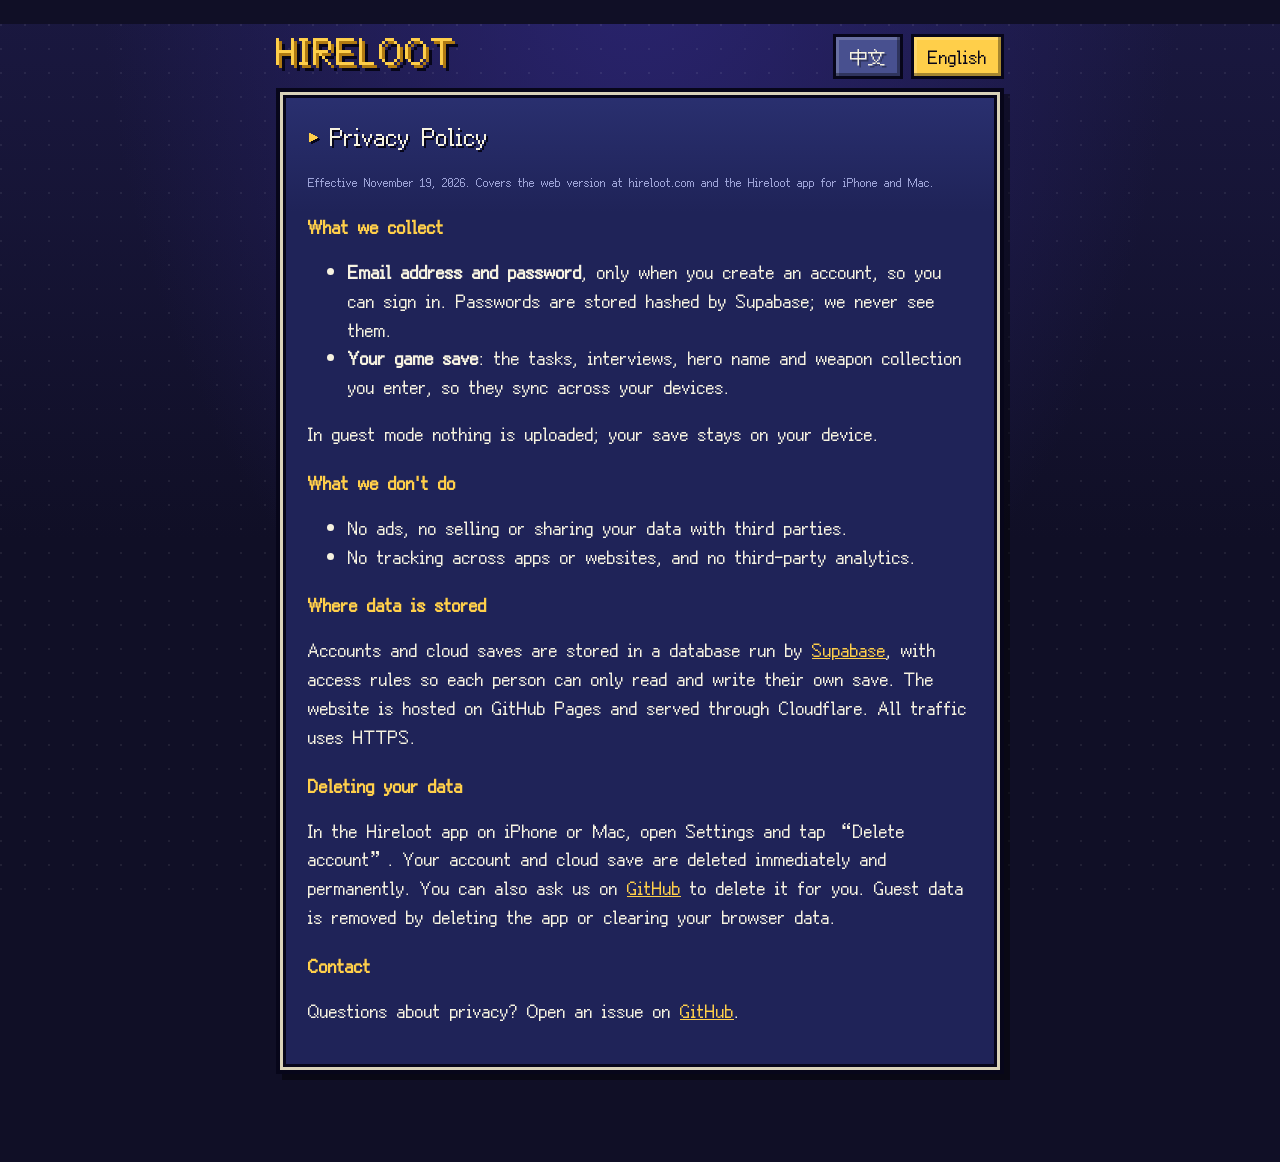
==== commit c5cfcca8: "Privacy page: 中文 / English switch (remembers choice, ?lang= from the app) Co-Authored-By: Claude Opu" ====
--- a/privacy.html
+++ b/privacy.html
@@ -15,11 +15,22 @@
     .policy p, .policy li { font-size: var(--m); line-height: 1.6; }
     .policy small { color: var(--muted); font-size: var(--s); }
     .policy a { color: var(--gold); }
+    .policy-head { display: flex; align-items: center; justify-content: space-between; gap: 12px; flex-wrap: wrap; }
+    .lang-switch { display: flex; gap: 8px; }
+    .lang-switch button { font-size: var(--m); }
+    .lang-switch button[aria-pressed=true] { background: var(--gold); color: var(--edge); text-shadow: none; }
+    .policy section[hidden] { display: none; }
   </style>
 </head>
 <body>
   <main class="policy">
-    <h1><a href="./" style="color: inherit; text-decoration: none">HIRELOOT</a></h1>
+    <div class="policy-head">
+      <h1><a href="./" style="color: inherit; text-decoration: none">HIRELOOT</a></h1>
+      <div class="lang-switch" role="group" aria-label="Language">
+        <button type="button" data-lang="zh-CN">中文</button>
+        <button type="button" data-lang="en">English</button>
+      </div>
+    </div>
 
     <section class="px" lang="zh-CN">
       <h2>隐私政策</h2>
@@ -75,5 +86,34 @@
       <p>Questions about privacy? Open an issue on <a href="https://github.com/xyydcoldcold/hireloot/issues">GitHub</a>.</p>
     </section>
   </main>
+  <script>
+    // 语言：网址里的 ?lang= 优先，其次是网页版存的语言，最后看浏览器语言
+    (function () {
+      var KEY = 'hireloot.lang';
+      var q = new URLSearchParams(location.search).get('lang');
+      var saved = null;
+      try { saved = localStorage.getItem(KEY); } catch (e) {}
+      var lang = q ? (q.indexOf('en') === 0 ? 'en' : 'zh') : saved || ((navigator.language || '').indexOf('zh') === 0 ? 'zh' : 'en');
+      function show(l) {
+        lang = l;
+        document.querySelectorAll('section[lang]').forEach(function (sec) {
+          sec.hidden = (sec.lang === 'en') !== (l === 'en');
+        });
+        document.querySelectorAll('.lang-switch button').forEach(function (b) {
+          b.setAttribute('aria-pressed', String((b.dataset.lang === 'en') === (l === 'en')));
+        });
+        document.documentElement.lang = l === 'en' ? 'en' : 'zh-CN';
+        document.title = l === 'en' ? 'Hireloot · Privacy Policy' : 'Hireloot · 隐私政策';
+      }
+      document.querySelectorAll('.lang-switch button').forEach(function (b) {
+        b.addEventListener('click', function () {
+          var l = b.dataset.lang === 'en' ? 'en' : 'zh';
+          try { localStorage.setItem(KEY, l); } catch (e) {}
+          show(l);
+        });
+      });
+      show(lang === 'en' ? 'en' : 'zh');
+    })();
+  </script>
 </body>
 </html>
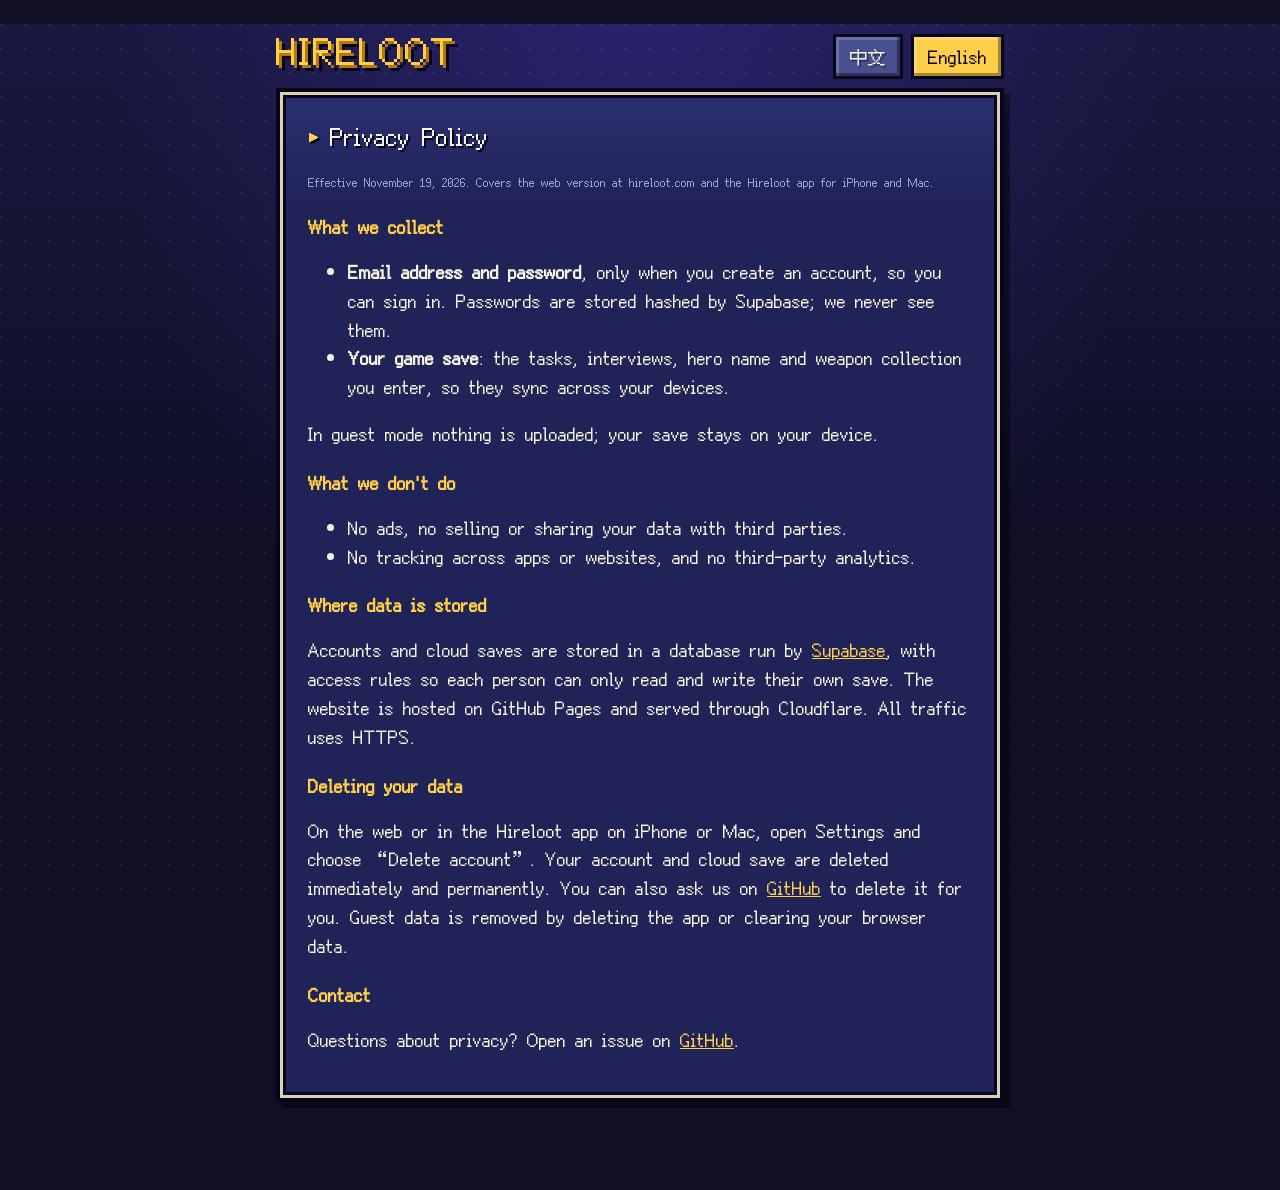
==== commit 8a1fed9a: "Settings parity: web gets Delete account, Sync now and Privacy link like the app - Web settings now " ====
--- a/privacy.html
+++ b/privacy.html
@@ -4,7 +4,7 @@
   <meta charset="utf-8">
   <meta name="viewport" content="width=device-width, initial-scale=1">
   <title>Hireloot · 隐私政策 / Privacy Policy</title>
-  <link rel="icon" href="favicon.svg?v=20261119a" type="image/svg+xml">
+  <link rel="icon" href="favicon.svg?v=20261119c" type="image/svg+xml">
   <link rel="stylesheet" href="style.css?v=20261118f">
   <style>
     .policy { max-width: 760px; margin: 24px auto; padding: 0 16px 40px; }
@@ -53,7 +53,7 @@
       <p>账号和云存档保存在 <a href="https://supabase.com/privacy">Supabase</a> 提供的数据库里，数据库设置了权限，每个人只能读写自己的存档。网页由 GitHub Pages 托管，经过 Cloudflare 网络传输，全程使用 HTTPS 加密。</p>
 
       <h3>删除你的数据</h3>
-      <p>在 iPhone 或 Mac 的 Hireloot App 里，打开「设置」，点「删除账号」，你的账号和云存档会被立即永久删除。你也可以在 <a href="https://github.com/xyydcoldcold/hireloot/issues">GitHub</a> 上联系我们，帮你删除。游客模式的数据删除 App 或清除浏览器数据即可。</p>
+      <p>在网页版或 iPhone、Mac 的 Hireloot App 里，打开「设置」，点「删除账号」，你的账号和云存档会被立即永久删除。你也可以在 <a href="https://github.com/xyydcoldcold/hireloot/issues">GitHub</a> 上联系我们，帮你删除。游客模式的数据删除 App 或清除浏览器数据即可。</p>
 
       <h3>联系我们</h3>
       <p>对隐私有任何疑问，请在 <a href="https://github.com/xyydcoldcold/hireloot/issues">GitHub Issues</a> 留言。</p>
@@ -80,7 +80,7 @@
       <p>Accounts and cloud saves are stored in a database run by <a href="https://supabase.com/privacy">Supabase</a>, with access rules so each person can only read and write their own save. The website is hosted on GitHub Pages and served through Cloudflare. All traffic uses HTTPS.</p>
 
       <h3>Deleting your data</h3>
-      <p>In the Hireloot app on iPhone or Mac, open Settings and tap “Delete account”. Your account and cloud save are deleted immediately and permanently. You can also ask us on <a href="https://github.com/xyydcoldcold/hireloot/issues">GitHub</a> to delete it for you. Guest data is removed by deleting the app or clearing your browser data.</p>
+      <p>On the web or in the Hireloot app on iPhone or Mac, open Settings and choose “Delete account”. Your account and cloud save are deleted immediately and permanently. You can also ask us on <a href="https://github.com/xyydcoldcold/hireloot/issues">GitHub</a> to delete it for you. Guest data is removed by deleting the app or clearing your browser data.</p>
 
       <h3>Contact</h3>
       <p>Questions about privacy? Open an issue on <a href="https://github.com/xyydcoldcold/hireloot/issues">GitHub</a>.</p>
--- a/style.css
+++ b/style.css
@@ -399,6 +399,10 @@
 .set-label { color: var(--muted); }
 .seg { display: flex; gap: 8px; flex-wrap: wrap; }
 .seg button { font-size: var(--s); padding: 6px 14px; }
+.set-row[hidden], .set-foot button[hidden] { display: none; }
+.set-foot a { color: var(--muted); font-size: var(--s); }
+.set-foot a:hover { color: var(--gold); }
+.set-foot button { font-size: var(--s); padding: 6px 14px; }
 .lang-btn.active, .sfx-btn.active { background: var(--gold); color: var(--edge); text-shadow: none; }
 .hint:empty { display: none; }
 @media (prefers-reduced-motion: reduce) { .gear:hover .ico { animation: none; } }
